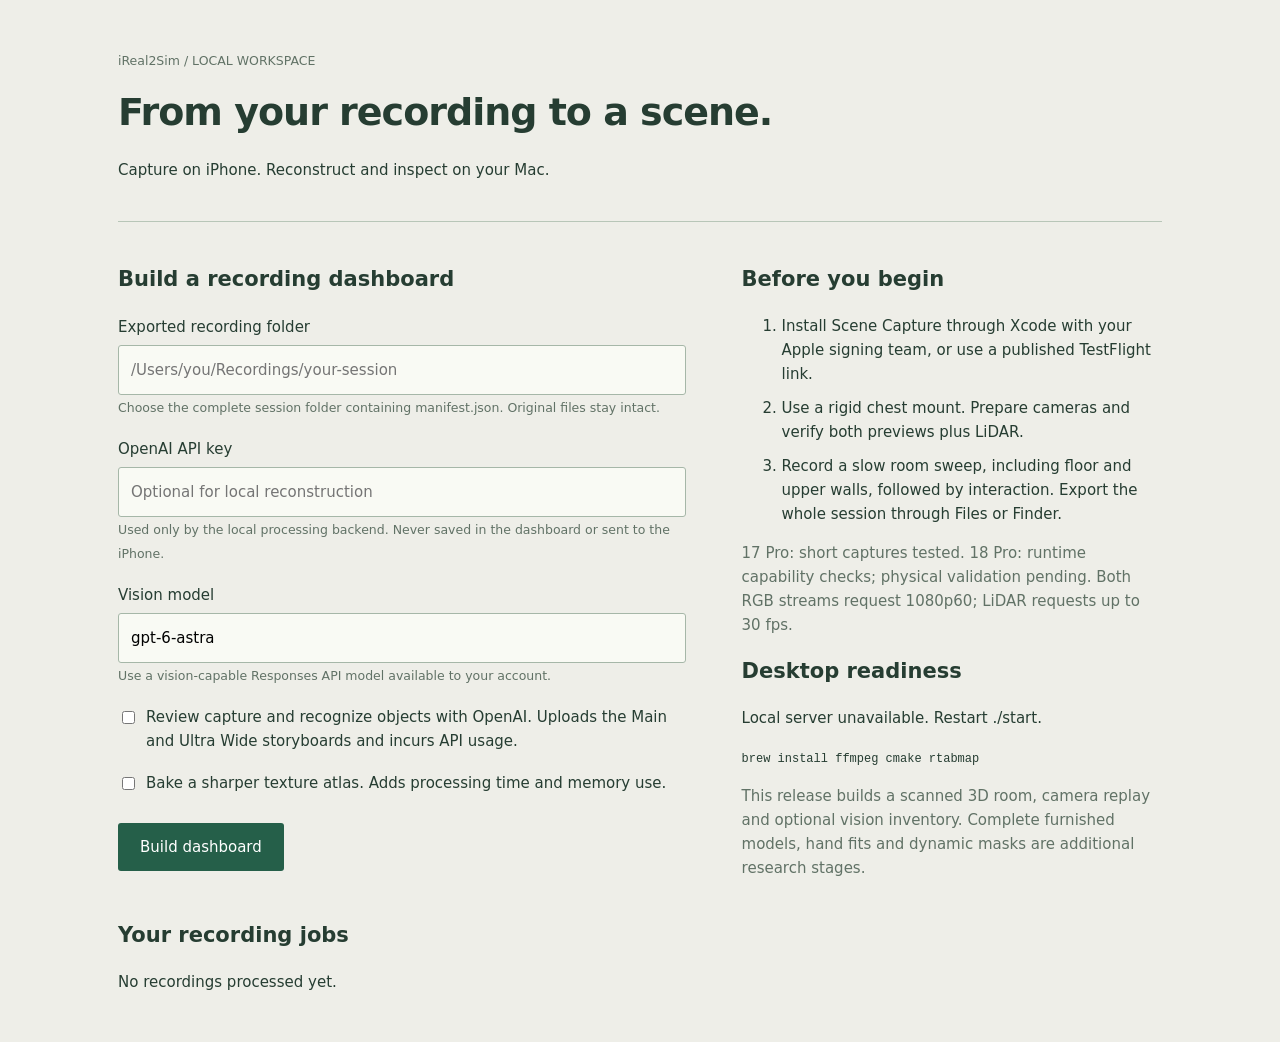
==== pipeline/release_setup.html @ 8022ddef "Prepare iReal2Sim 0.3.0 source release with capture-to-dashboard workflow" ====
<!doctype html><html lang="en"><meta charset="utf-8"><meta name="viewport" content="width=device-width,initial-scale=1"><title>iReal2Sim · Capture to scene</title>
<style>
*{box-sizing:border-box}body{margin:0;background:#eeeee8;color:#263d32;font:15px/1.6 system-ui}main{max-width:1100px;margin:48px auto;padding:0 28px}header{border-bottom:1px solid #b8c6b8;padding-bottom:24px}h1{font-size:38px;letter-spacing:-1px;margin:10px 0}h2{font-size:21px;font-weight:600}small,.muted{color:#617266}.layout{display:grid;grid-template-columns:1.35fr 1fr;gap:56px;margin:24px 0}label{display:block;margin:18px 0 6px}input[type=text],input[type=password]{display:block;background:#f9faf4;border:1px solid #a6b7a8;border-radius:3px;width:100%;padding:12px;font:inherit}input:focus{outline:2px solid #56826a}button{margin-top:22px;background:#255f49;color:#fff;border:0;border-radius:3px;padding:12px 22px;font:inherit;cursor:pointer}button:disabled{opacity:.5}a{color:#12614b;text-underline-offset:3px}.check{display:flex;align-items:flex-start;gap:8px}.check input{margin-top:6px}#notice{white-space:pre-wrap}article{padding:14px 0;border-bottom:1px solid #c3cfc1}li{margin:10px 0}code{font-size:12px}@media(max-width:750px){.layout{grid-template-columns:1fr;gap:14px}main{margin-top:24px}h1{font-size:30px}}
</style><main><header><small>iReal2Sim / LOCAL WORKSPACE</small><h1>From your recording to a scene.</h1><p>Capture on iPhone. Reconstruct and inspect on your Mac.</p></header>
<div class="layout"><section><h2>Build a recording dashboard</h2><form id="setup">
<label for="session">Exported recording folder</label><input id="session" type="text" required placeholder="/Users/you/Recordings/your-session" autocomplete="off"><small>Choose the complete session folder containing manifest.json. Original files stay intact.</small>
<label for="key">OpenAI API key</label><input id="key" type="password" placeholder="Optional for local reconstruction" autocomplete="off"><small>Used only by the local processing backend. Never saved in the dashboard or sent to the iPhone.</small>
<label for="model">Vision model</label><input id="model" type="text" value="gpt-6-astra"><small>Use a vision-capable Responses API model available to your account.</small>
<label class="check"><input id="review" type="checkbox"><span>Review capture and recognize objects with OpenAI. Uploads the Main and Ultra Wide storyboards and incurs API usage.</span></label>
<label class="check"><input id="texture" type="checkbox"><span>Bake a sharper texture atlas. Adds processing time and memory use.</span></label>
<button id="build">Build dashboard</button><p id="notice" role="status"></p></form></section>
<aside><h2>Before you begin</h2><ol><li>Install Scene Capture through Xcode with your Apple signing team, or use a published TestFlight link.</li><li>Use a rigid chest mount. Prepare cameras and verify both previews plus LiDAR.</li><li>Record a slow room sweep, including floor and upper walls, followed by interaction. Export the whole session through Files or Finder.</li></ol><p class="muted">17 Pro: short captures tested. 18 Pro: runtime capability checks; physical validation pending. Both RGB streams request 1080p60; LiDAR requests up to 30 fps.</p><h2>Desktop readiness</h2><p id="health">Checking dependencies…</p><p><code>brew install ffmpeg cmake rtabmap</code></p><p class="muted">This release builds a scanned 3D room, camera replay and optional vision inventory. Complete furnished models, hand fits and dynamic masks are additional research stages.</p></aside></div>
<section><h2>Your recording jobs</h2><div id="jobs">No recordings processed yet.</div></section></main>
<script type="module">
const $=id=>document.getElementById(id),token='__SESSION_TOKEN__';let busy=false;
async function refresh(){try{const data=await(await fetch('/api/status')).json();$('health').textContent=Object.entries(data.doctor.tools).map(([k,v])=>`${k}: ${v?'ready':'missing'}`).join(' · ');$('jobs').replaceChildren();if(!data.jobs.length)$('jobs').textContent='No recordings processed yet.';for(const j of data.jobs){const row=document.createElement('article'),a=document.createElement('a'),p=document.createElement('p');a.href=j.url;a.textContent=j.name;p.textContent=`${j.status} · ${j.stage||''}`;row.append(a,p);$('jobs').append(row);}busy=data.jobs.some(j=>['queued','running'].includes(j.status));$('build').disabled=busy||!data.doctor.ready;}catch{$('health').textContent='Local server unavailable. Restart ./start.'}}
$('setup').onsubmit=async e=>{e.preventDefault();$('build').disabled=true;$('notice').textContent='Starting…';try{const r=await fetch('/api/jobs',{method:'POST',headers:{'Content-Type':'application/json','X-Scene-Token':token},body:JSON.stringify({session:$('session').value,api_key:$('key').value,model:$('model').value,review:$('review').checked,texture:$('texture').checked})});const d=await r.json();if(!r.ok)throw Error(d.error||'Unable to start');$('key').value='';$('notice').textContent='Processing started. Progress and results appear below.';await refresh();}catch(err){$('notice').textContent=err.message;$('build').disabled=false;}};
await refresh();setInterval(refresh,3000);
</script></html>
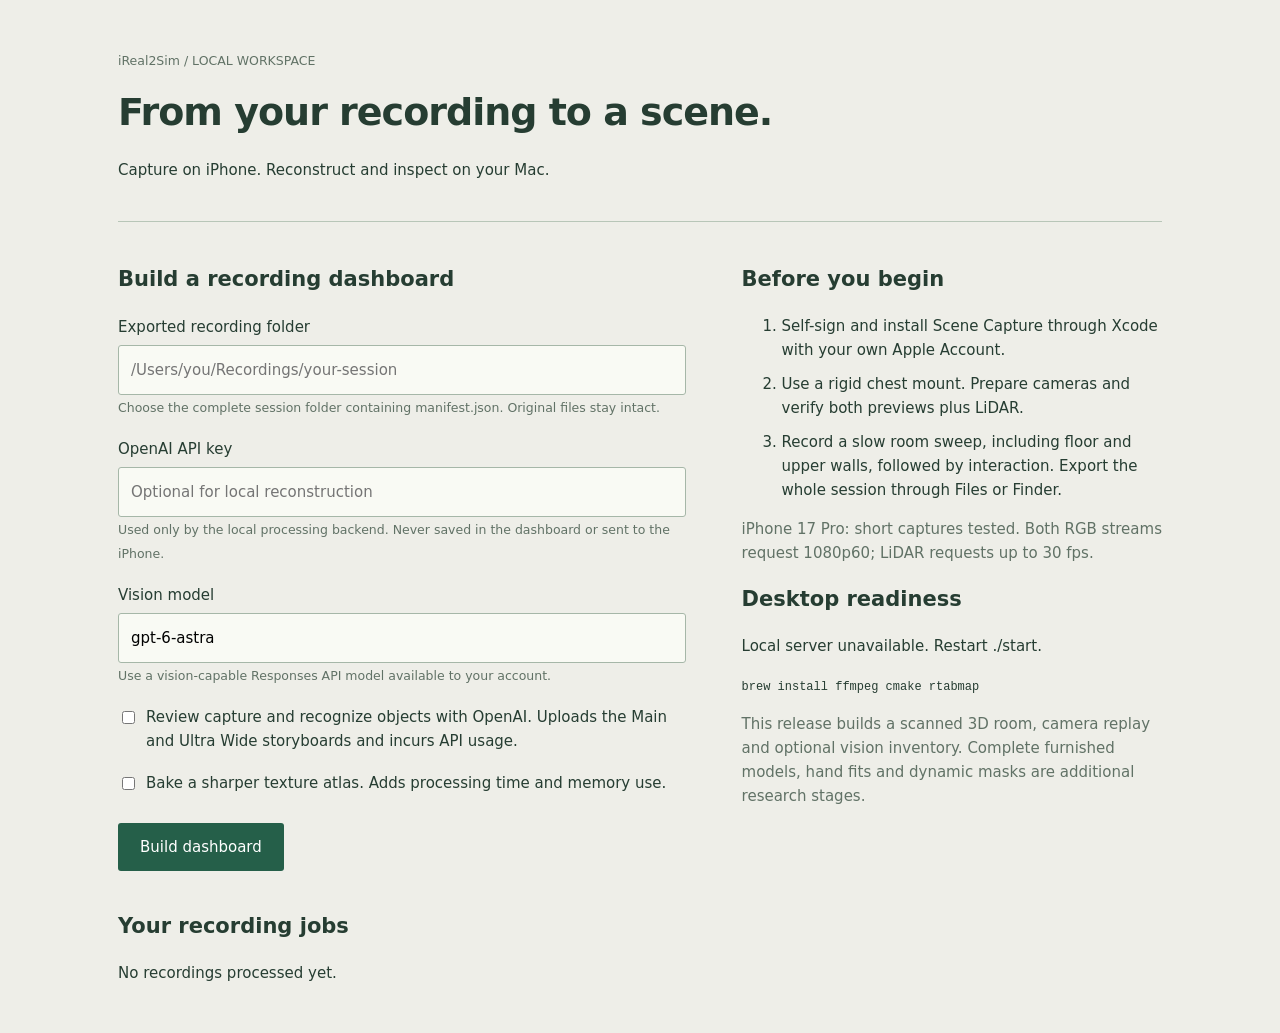
==== commit 584aa640: "Target iPhone 17 Pro and focus installation on self-signing" ====
--- a/pipeline/release_setup.html
+++ b/pipeline/release_setup.html
@@ -9,7 +9,7 @@
 <label class="check"><input id="review" type="checkbox"><span>Review capture and recognize objects with OpenAI. Uploads the Main and Ultra Wide storyboards and incurs API usage.</span></label>
 <label class="check"><input id="texture" type="checkbox"><span>Bake a sharper texture atlas. Adds processing time and memory use.</span></label>
 <button id="build">Build dashboard</button><p id="notice" role="status"></p></form></section>
-<aside><h2>Before you begin</h2><ol><li>Install Scene Capture through Xcode with your Apple signing team, or use a published TestFlight link.</li><li>Use a rigid chest mount. Prepare cameras and verify both previews plus LiDAR.</li><li>Record a slow room sweep, including floor and upper walls, followed by interaction. Export the whole session through Files or Finder.</li></ol><p class="muted">17 Pro: short captures tested. 18 Pro: runtime capability checks; physical validation pending. Both RGB streams request 1080p60; LiDAR requests up to 30 fps.</p><h2>Desktop readiness</h2><p id="health">Checking dependencies…</p><p><code>brew install ffmpeg cmake rtabmap</code></p><p class="muted">This release builds a scanned 3D room, camera replay and optional vision inventory. Complete furnished models, hand fits and dynamic masks are additional research stages.</p></aside></div>
+<aside><h2>Before you begin</h2><ol><li>Self-sign and install Scene Capture through Xcode with your own Apple Account.</li><li>Use a rigid chest mount. Prepare cameras and verify both previews plus LiDAR.</li><li>Record a slow room sweep, including floor and upper walls, followed by interaction. Export the whole session through Files or Finder.</li></ol><p class="muted">iPhone 17 Pro: short captures tested. Both RGB streams request 1080p60; LiDAR requests up to 30 fps.</p><h2>Desktop readiness</h2><p id="health">Checking dependencies…</p><p><code>brew install ffmpeg cmake rtabmap</code></p><p class="muted">This release builds a scanned 3D room, camera replay and optional vision inventory. Complete furnished models, hand fits and dynamic masks are additional research stages.</p></aside></div>
 <section><h2>Your recording jobs</h2><div id="jobs">No recordings processed yet.</div></section></main>
 <script type="module">
 const $=id=>document.getElementById(id),token='__SESSION_TOKEN__';let busy=false;
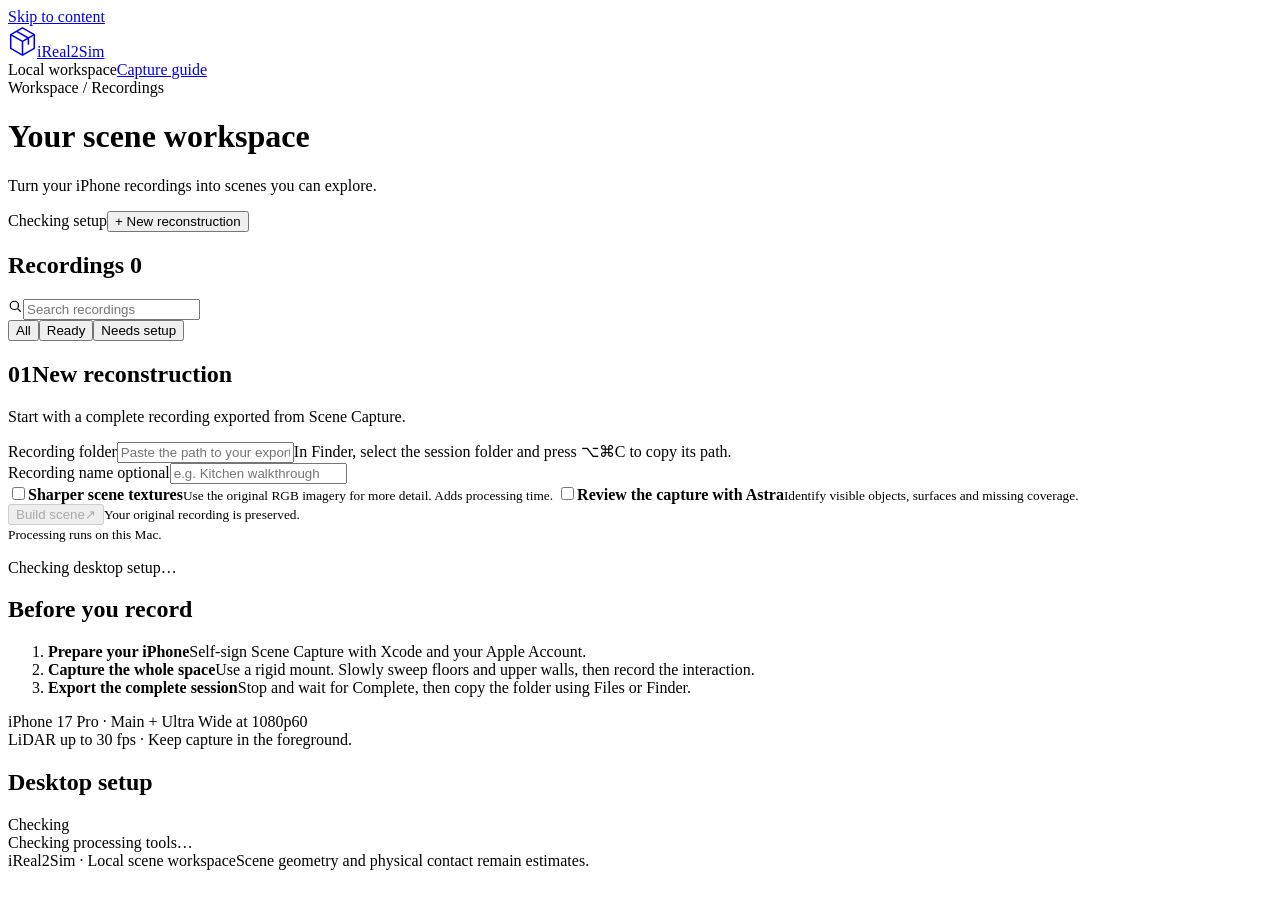
==== commit 39415d47: "Refine recording workspace and scene viewer controls" ====
--- a/pipeline/release_setup.html
+++ b/pipeline/release_setup.html
@@ -1,19 +1,16 @@
-<!doctype html><html lang="en"><meta charset="utf-8"><meta name="viewport" content="width=device-width,initial-scale=1"><title>iReal2Sim · Capture to scene</title>
-<style>
-*{box-sizing:border-box}body{margin:0;background:#eeeee8;color:#263d32;font:15px/1.6 system-ui}main{max-width:1100px;margin:48px auto;padding:0 28px}header{border-bottom:1px solid #b8c6b8;padding-bottom:24px}h1{font-size:38px;letter-spacing:-1px;margin:10px 0}h2{font-size:21px;font-weight:600}small,.muted{color:#617266}.layout{display:grid;grid-template-columns:1.35fr 1fr;gap:56px;margin:24px 0}label{display:block;margin:18px 0 6px}input[type=text],input[type=password]{display:block;background:#f9faf4;border:1px solid #a6b7a8;border-radius:3px;width:100%;padding:12px;font:inherit}input:focus{outline:2px solid #56826a}button{margin-top:22px;background:#255f49;color:#fff;border:0;border-radius:3px;padding:12px 22px;font:inherit;cursor:pointer}button:disabled{opacity:.5}a{color:#12614b;text-underline-offset:3px}.check{display:flex;align-items:flex-start;gap:8px}.check input{margin-top:6px}#notice{white-space:pre-wrap}article{padding:14px 0;border-bottom:1px solid #c3cfc1}li{margin:10px 0}code{font-size:12px}@media(max-width:750px){.layout{grid-template-columns:1fr;gap:14px}main{margin-top:24px}h1{font-size:30px}}
-</style><main><header><small>iReal2Sim / LOCAL WORKSPACE</small><h1>From your recording to a scene.</h1><p>Capture on iPhone. Reconstruct and inspect on your Mac.</p></header>
-<div class="layout"><section><h2>Build a recording dashboard</h2><form id="setup">
-<label for="session">Exported recording folder</label><input id="session" type="text" required placeholder="/Users/you/Recordings/your-session" autocomplete="off"><small>Choose the complete session folder containing manifest.json. Original files stay intact.</small>
-<label for="key">OpenAI API key</label><input id="key" type="password" placeholder="Optional for local reconstruction" autocomplete="off"><small>Used only by the local processing backend. Never saved in the dashboard or sent to the iPhone.</small>
-<label for="model">Vision model</label><input id="model" type="text" value="gpt-6-astra"><small>Use a vision-capable Responses API model available to your account.</small>
-<label class="check"><input id="review" type="checkbox"><span>Review capture and recognize objects with OpenAI. Uploads the Main and Ultra Wide storyboards and incurs API usage.</span></label>
-<label class="check"><input id="texture" type="checkbox"><span>Bake a sharper texture atlas. Adds processing time and memory use.</span></label>
-<button id="build">Build dashboard</button><p id="notice" role="status"></p></form></section>
-<aside><h2>Before you begin</h2><ol><li>Self-sign and install Scene Capture through Xcode with your own Apple Account.</li><li>Use a rigid chest mount. Prepare cameras and verify both previews plus LiDAR.</li><li>Record a slow room sweep, including floor and upper walls, followed by interaction. Export the whole session through Files or Finder.</li></ol><p class="muted">iPhone 17 Pro: short captures tested. Both RGB streams request 1080p60; LiDAR requests up to 30 fps.</p><h2>Desktop readiness</h2><p id="health">Checking dependencies…</p><p><code>brew install ffmpeg cmake rtabmap</code></p><p class="muted">This release builds a scanned 3D room, camera replay and optional vision inventory. Complete furnished models, hand fits and dynamic masks are additional research stages.</p></aside></div>
-<section><h2>Your recording jobs</h2><div id="jobs">No recordings processed yet.</div></section></main>
-<script type="module">
-const $=id=>document.getElementById(id),token='__SESSION_TOKEN__';let busy=false;
-async function refresh(){try{const data=await(await fetch('/api/status')).json();$('health').textContent=Object.entries(data.doctor.tools).map(([k,v])=>`${k}: ${v?'ready':'missing'}`).join(' · ');$('jobs').replaceChildren();if(!data.jobs.length)$('jobs').textContent='No recordings processed yet.';for(const j of data.jobs){const row=document.createElement('article'),a=document.createElement('a'),p=document.createElement('p');a.href=j.url;a.textContent=j.name;p.textContent=`${j.status} · ${j.stage||''}`;row.append(a,p);$('jobs').append(row);}busy=data.jobs.some(j=>['queued','running'].includes(j.status));$('build').disabled=busy||!data.doctor.ready;}catch{$('health').textContent='Local server unavailable. Restart ./start.'}}
-$('setup').onsubmit=async e=>{e.preventDefault();$('build').disabled=true;$('notice').textContent='Starting…';try{const r=await fetch('/api/jobs',{method:'POST',headers:{'Content-Type':'application/json','X-Scene-Token':token},body:JSON.stringify({session:$('session').value,api_key:$('key').value,model:$('model').value,review:$('review').checked,texture:$('texture').checked})});const d=await r.json();if(!r.ok)throw Error(d.error||'Unable to start');$('key').value='';$('notice').textContent='Processing started. Progress and results appear below.';await refresh();}catch(err){$('notice').textContent=err.message;$('build').disabled=false;}};
-await refresh();setInterval(refresh,3000);
-</script></html>
+<!doctype html><html lang="en"><head><meta charset="utf-8"><meta name="viewport" content="width=device-width,initial-scale=1"><meta name="description" content="Process iPhone recordings and explore reconstructed scenes in your local iReal2Sim workspace."><title>Recordings · iReal2Sim</title><link rel="icon" href="data:image/svg+xml,%3Csvg xmlns='http://www.w3.org/2000/svg' viewBox='0 0 32 32'%3E%3Cpath fill='%23176f62' d='M16 2 29 9v14l-13 7L3 23V9z'/%3E%3Cpath fill='none' stroke='white' stroke-width='1.6' d='m3 9 13 7 13-7M16 16v14'/%3E%3C/svg%3E"><link rel="stylesheet" href="/ui/dashboard.css"></head><body>
+<a href="#main" class="skip-link">Skip to content</a><header class="app-nav"><a class="brand" href="/" aria-label="iReal2Sim home"><svg width="29" height="31" viewBox="0 0 32 34" fill="none" aria-hidden="true"><path d="m16 2 13 7.5v15L16 32 3 24.5v-15L16 2Z" stroke="currentColor" stroke-width="1.7"/><path d="m3 9.5 13 7.4 13-7.4M16 17v15M9.5 5.8l13 7.4v7.5" stroke="currentColor" stroke-width="1.7"/></svg>iReal2Sim</a><div class="nav-right"><span class="local-label">Local workspace</span><a class="nav-link" href="#capture-guide">Capture guide</a></div></header>
+<main class="app-main" id="main"><div class="page-heading"><div><div class="eyebrow">Workspace / Recordings</div><h1>Your scene workspace</h1><p>Turn your iPhone recordings into scenes you can explore.</p></div><div class="heading-actions"><span class="badge" id="desktopStatus">Checking setup</span><button class="button primary" type="button" id="newRecording" aria-expanded="true" aria-controls="newCapture">+ New reconstruction</button></div></div>
+<section class="collection" aria-labelledby="recordingsHeading"><div class="collection-heading"><h2 id="recordingsHeading">Recordings <span id="jobCount" class="count">0</span></h2><div class="collection-tools"><div class="search"><svg width="15" height="15" viewBox="0 0 20 20" fill="none" aria-hidden="true"><circle cx="8.5" cy="8.5" r="5.5" stroke="currentColor" stroke-width="1.6"/><path d="m13 13 4 4" stroke="currentColor" stroke-width="1.6"/></svg><input class="text-input" id="search" type="search" aria-label="Search recordings" placeholder="Search recordings"></div><div class="filters" role="group" aria-label="Filter recordings"><button type="button" data-filter="all" aria-pressed="true">All</button><button type="button" data-filter="ready" aria-pressed="false">Ready</button><button type="button" data-filter="attention" aria-pressed="false">Needs setup</button></div></div></div><div class="panel" id="jobs"><div class="skeleton" aria-label="Loading recordings"></div></div><p id="jobsNotice" class="field-error" role="alert" hidden></p></section>
+<div class="start-grid" id="newCapture"><section class="panel"><header class="panel-head"><h2 class="section-title"><span class="number">01</span>New reconstruction</h2><p>Start with a complete recording exported from Scene Capture.</p></header><div class="panel-body"><form id="setup">
+<div class="field"><label for="session">Recording folder</label><input class="text-input" id="session" type="text" required placeholder="Paste the path to your exported session" autocomplete="off" spellcheck="false" aria-describedby="folderHint folderError"><span class="field-help" id="folderHint">In Finder, select the session folder and press ⌥⌘C to copy its path.</span><p class="field-error" id="folderError" role="alert" hidden></p></div>
+<div class="field"><label for="recordingName">Recording name <span class="optional">optional</span></label><input class="text-input" id="recordingName" maxlength="80" type="text" placeholder="e.g. Kitchen walkthrough" autocomplete="off"></div>
+<label class="option"><input id="texture" type="checkbox"><span><strong>Sharper scene textures</strong><small>Use the original RGB imagery for more detail. Adds processing time.</small></span></label>
+<label class="option"><input id="review" type="checkbox"><span><strong>Review the capture with Astra</strong><small>Identify visible objects, surfaces and missing coverage.</small></span></label>
+<section class="api-settings" id="apiSettings" aria-label="Vision review settings" hidden><div class="field"><label for="key">OpenAI API key</label><div class="input-action"><input class="text-input" id="key" type="password" placeholder="Enter your API key" autocomplete="off" aria-describedby="keyHint"><button class="button secondary" id="showKey" type="button" aria-pressed="false">Show</button></div><span id="keyHint" class="field-help">The key stays in the local backend and is never saved in the dashboard.</span></div><small>Enabling review sends the two camera storyboards to OpenAI and incurs API usage.</small><details class="settings-details"><summary>Model settings</summary><div class="field"><label for="model">Vision model</label><input class="text-input" id="model" type="text" value="gpt-6-astra"><span class="field-help">Use a vision-capable model available to your account.</span></div></details></section>
+<div class="form-footer"><button class="button primary" id="build" type="submit" disabled><span id="buildText">Build scene</span><span aria-hidden="true">↗</span></button><small>Your original recording is preserved.<br>Processing runs on this Mac.</small></div><p class="field-help" id="buildReason">Checking desktop setup…</p><p id="notice" class="message" role="status" aria-live="polite"></p>
+</form></div></section>
+<aside class="aside-stack"><section class="panel aside-panel" id="capture-guide"><h2>Before you record</h2><ol class="guide-steps"><li><span><strong>Prepare your iPhone</strong>Self-sign Scene Capture with Xcode and your Apple Account.</span></li><li><span><strong>Capture the whole space</strong>Use a rigid mount. Slowly sweep floors and upper walls, then record the interaction.</span></li><li><span><strong>Export the complete session</strong>Stop and wait for Complete, then copy the folder using Files or Finder.</span></li></ol><p class="device-note">iPhone 17 Pro · Main + Ultra Wide at 1080p60<br>LiDAR up to 30 fps · Keep capture in the foreground.</p></section>
+<section class="panel aside-panel"><div class="health-title"><h2>Desktop setup</h2><span id="healthSummary" class="badge">Checking</span></div><div id="health" class="health-list" aria-live="polite">Checking processing tools…</div><div id="installHelp" hidden><code class="install-command">brew install ffmpeg cmake rtabmap</code><p class="field-help">Run this once in Terminal, then refresh this page.</p></div></section></aside></div>
+
+<footer class="app-footer"><span>iReal2Sim · Local scene workspace</span><span>Scene geometry and physical contact remain estimates.</span></footer></main><script type="module">import{startSetup}from'/ui/setup.mjs';startSetup('__SESSION_TOKEN__');</script></body></html>
